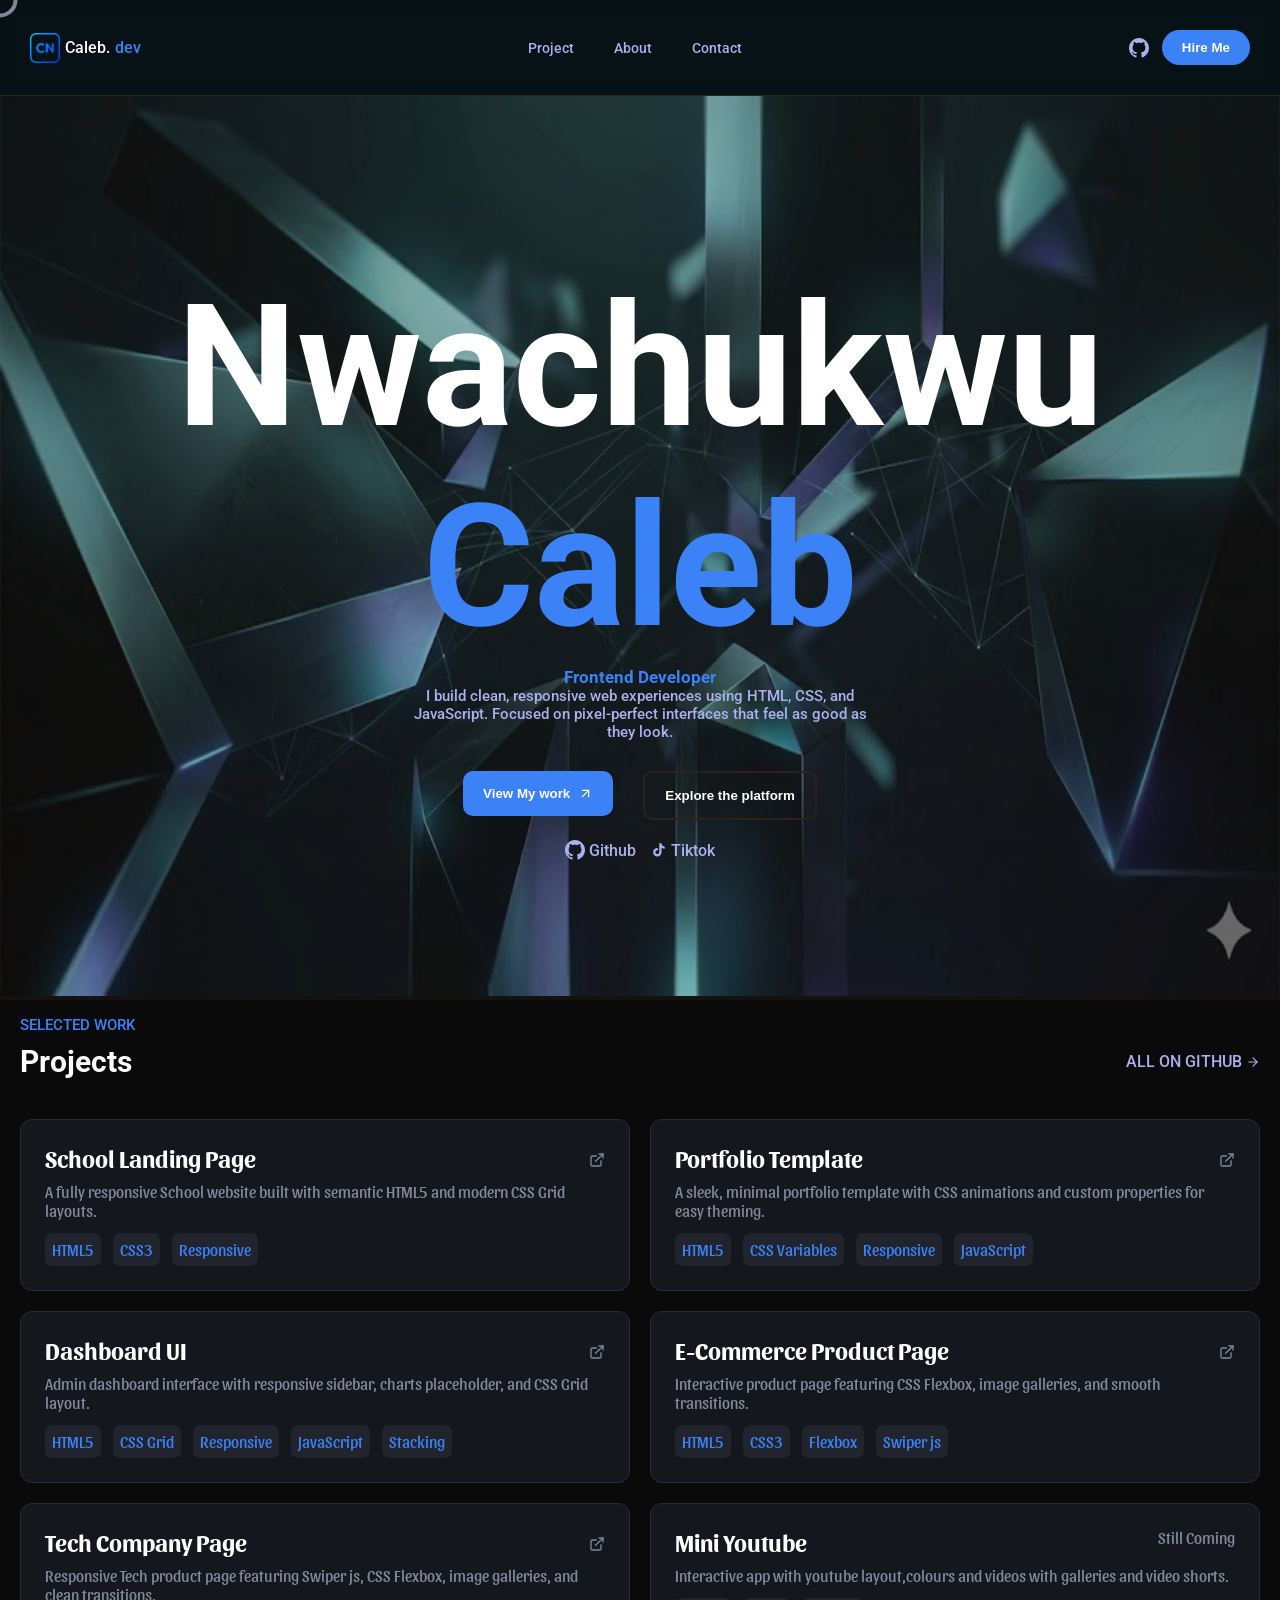
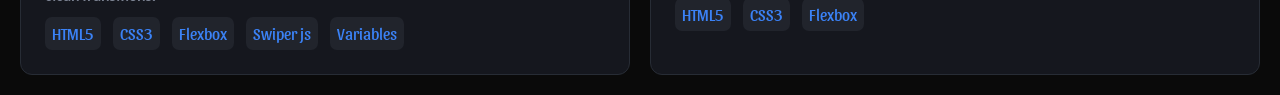
==== index.html @ 721df51a "First commit" ====
<!DOCTYPE html>
<html>
    <head>
        <title>Nwachuwku Caleb</title>
        <link rel="stylesheet" href="./style.css">
        <link rel="icon" href="./images/china.png">
        <link rel="preconnect" href="https://fonts.googleapis.com">
        <link rel="preconnect" href="https://fonts.gstatic.com" crossorigin>
        <link href="https://fonts.googleapis.com/css2?family=Oswald:wght@200..700&family=Roboto+Condensed:ital,wght@0,100..900;1,100..900&family=Roboto:ital,wght@0,100..900;1,100..900&family=Sansita:ital,wght@0,400;0,700;0,800;0,900;1,400;1,700;1,800;1,900&display=swap" rel="stylesheet">
    </head>
    <body>
        <nav>
            <div class="name-flex">
                <img src="./images/china.png">
                Caleb.<span class="span">dev</span>
            </div>
            <ul class="nav-link">
                <li><a href="#project">Project</a></li>
                <li><a href="#about">About</a></li>
                <li><a href="#contact">Contact</a></li>
            </ul>
            <div class="gith">
                <svg data-component-id="src/components/Header.tsx:78:14" data-component-path="src/components/Header.tsx" data-component-line="78" data-component-end-line="80" data-component-file="Header.tsx" data-component-name="svg" data-component-content="%7B%22elementName%22%3A%22svg%22%7D" width="20" height="20" viewBox="0 0 24 24" fill="currentColor" aria-hidden="true"><path data-component-id="src/components/Header.tsx:79:16" data-component-path="src/components/Header.tsx" data-component-line="79" data-component-end-line="79" data-component-file="Header.tsx" data-component-name="path" data-component-content="%7B%22elementName%22%3A%22path%22%7D" d="M12 0c-6.626 0-12 5.373-12 12 0 5.302 3.438 9.8 8.207 11.387.599.111.793-.261.793-.577v-2.234c-3.338.726-4.033-1.416-4.033-1.416-.546-1.387-1.333-1.756-1.333-1.756-1.089-.745.083-.729.083-.729 1.205.084 1.839 1.237 1.839 1.237 1.07 1.834 2.807 1.304 3.492.997.107-.775.418-1.305.762-1.604-2.665-.305-5.467-1.334-5.467-5.931 0-1.311.469-2.381 1.236-3.221-.124-.303-.535-1.524.117-3.176 0 0 1.008-.322 3.301 1.23.957-.266 1.983-.399 3.003-.404 1.02.005 2.047.138 3.006.404 2.291-1.552 3.297-1.23 3.297-1.23.653 1.653.242 2.874.118 3.176.77.84 1.235 1.911 1.235 3.221 0 4.609-2.807 5.624-5.479 5.921.43.372.823 1.102.823 2.222v3.293c0 .319.192.694.801.576 4.765-1.589 8.199-6.086 8.199-11.386 0-6.627-5.373-12-12-12z"></path></svg>
                <button>
                    Hire Me
                </button>
            </div>
        </nav>
         <div class="cursor"></div>
        <div class="circle"></div>
        <div class="hero">
            <div class="hero-banner">
                <div class="hero-overlay"></div>
                <img class="hero-image" src="./images/caleb.jpeg">
            </div>
            <div class="hero-content">
                <h1 class="name">Nwachukwu<br> <span>Caleb</span></h1>
                 <h3 class="job">Frontend Developer</h3>
                 
                <p class="build">I build clean, responsive web experiences using HTML, CSS, and JavaScript. Focused on pixel-perfect interfaces that feel as good as they look.</p>
                <div class="cta">
                    <a href="#project">
                        <button class="cta1">
                            View My work
                            <svg xmlns="http://www.w3.org/2000/svg" width="24" height="24" viewBox="0 0 24 24" fill="none" stroke="currentColor" stroke-width="2" stroke-linecap="round" stroke-linejoin="round" class="lucide lucide-arrow-up-right h-3.5 w-3.5 transition-transform group-hover:translate-x-0.5 group-hover:-translate-y-0.5" aria-hidden="true"><path d="M7 7h10v10"></path><path d="M7 17 17 7"></path></svg>
                        </button>
                    </a>
                    <a href="#metrics">
                        <button class="cta2">
                            Explore the platform
                        </button>
                    </a>
                </div>
                <div class="social-flex">
                    <div class="social1">
                        <svg data-component-id="src/components/Header.tsx:78:14" data-component-path="src/components/Header.tsx" data-component-line="78" data-component-end-line="80" data-component-file="Header.tsx" data-component-name="svg" data-component-content="%7B%22elementName%22%3A%22svg%22%7D" width="20" height="20" viewBox="0 0 24 24" fill="currentColor" aria-hidden="true"><path data-component-id="src/components/Header.tsx:79:16" data-component-path="src/components/Header.tsx" data-component-line="79" data-component-end-line="79" data-component-file="Header.tsx" data-component-name="path" data-component-content="%7B%22elementName%22%3A%22path%22%7D" d="M12 0c-6.626 0-12 5.373-12 12 0 5.302 3.438 9.8 8.207 11.387.599.111.793-.261.793-.577v-2.234c-3.338.726-4.033-1.416-4.033-1.416-.546-1.387-1.333-1.756-1.333-1.756-1.089-.745.083-.729.083-.729 1.205.084 1.839 1.237 1.839 1.237 1.07 1.834 2.807 1.304 3.492.997.107-.775.418-1.305.762-1.604-2.665-.305-5.467-1.334-5.467-5.931 0-1.311.469-2.381 1.236-3.221-.124-.303-.535-1.524.117-3.176 0 0 1.008-.322 3.301 1.23.957-.266 1.983-.399 3.003-.404 1.02.005 2.047.138 3.006.404 2.291-1.552 3.297-1.23 3.297-1.23.653 1.653.242 2.874.118 3.176.77.84 1.235 1.911 1.235 3.221 0 4.609-2.807 5.624-5.479 5.921.43.372.823 1.102.823 2.222v3.293c0 .319.192.694.801.576 4.765-1.589 8.199-6.086 8.199-11.386 0-6.627-5.373-12-12-12z"></path></svg>
                        Github
                    </div>
                    <div class="social2">
                        <svg data-component-id="src/app/components/HeroSection.tsx:123:12" data-component-path="src/app/components/HeroSection.tsx" data-component-line="123" data-component-end-line="125" data-component-file="HeroSection.tsx" data-component-name="svg" data-component-content="%7B%22elementName%22%3A%22svg%22%2C%22className%22%3A%22group-hover%3Atext-primary%20transition-colors%22%7D" width="16" height="16" viewBox="0 0 24 24" fill="currentColor" aria-hidden="true" class="group-hover:text-primary transition-colors"><path data-component-id="src/app/components/HeroSection.tsx:124:14" data-component-path="src/app/components/HeroSection.tsx" data-component-line="124" data-component-end-line="124" data-component-file="HeroSection.tsx" data-component-name="path" data-component-content="%7B%22elementName%22%3A%22path%22%7D" d="M19.59 6.69a4.83 4.83 0 01-3.77-4.25V2h-3.45v13.67a2.89 2.89 0 01-2.88 2.5 2.89 2.89 0 01-2.89-2.89 2.89 2.89 0 012.89-2.89c.28 0 .54.04.79.1V9.01a6.27 6.27 0 00-.79-.05 6.34 6.34 0 00-6.34 6.34 6.34 6.34 0 006.34 6.34 6.34 6.34 0 006.33-6.34V8.69a8.18 8.18 0 004.78 1.52V6.75a4.85 4.85 0 01-1.01-.06z"></path></svg>
                        Tiktok
                    </div>    
                </div>
            </div>
        </div>
        <section class="project" id="project">
            <p class="head-intro">SELECTED WORK</p>
            <div class="intro-flex">
                <h1>Projects</h1>
                <a  href="https://github.com/Caleb-c0des" target="_blank">
                    <p class="project-intro">ALL ON GITHUB <svg data-component-id="src/app/components/ProjectsSection.tsx:84:14" data-component-path="src/app/components/ProjectsSection.tsx" data-component-line="84" data-component-end-line="86" data-component-file="ProjectsSection.tsx" data-component-name="svg" data-component-content="%7B%22elementName%22%3A%22svg%22%2C%22className%22%3A%22group-hover%3Atranslate-x-1%20transition-transform%22%7D" width="14" height="14" viewBox="0 0 24 24" fill="none" stroke="currentColor" stroke-width="2" stroke-linecap="round" stroke-linejoin="round" class="group-hover:translate-x-1 transition-transform" aria-hidden="true"><path data-component-id="src/app/components/ProjectsSection.tsx:85:16" data-component-path="src/app/components/ProjectsSection.tsx" data-component-line="85" data-component-end-line="85" data-component-file="ProjectsSection.tsx" data-component-name="path" data-component-content="%7B%22elementName%22%3A%22path%22%7D" d="M5 12h14"></path><path data-component-id="src/app/components/ProjectsSection.tsx:85:37" data-component-path="src/app/components/ProjectsSection.tsx" data-component-line="85" data-component-end-line="85" data-component-file="ProjectsSection.tsx" data-component-name="path" data-component-content="%7B%22elementName%22%3A%22path%22%7D" d="m12 5 7 7-7 7"></path></svg></p>
                </a>
            </div>
              <div class="project-containers">
                    <div class="project-container">
                        <div class="project-flex">
                            <h2>School Landing Page</h2>
                            <a href="https://sumbay.vercel.app/" target="_blank">
                                <svg xmlns="http://www.w3.org/2000/svg" width="16" height="16" viewBox="0 0 24 24" fill="none" stroke="currentColor" stroke-width="2" stroke-linecap="round" stroke-linejoin="round" class="lucide lucide-external-link text-muted-foreground group-hover:text-primary transition-colors"><path d="M15 3h6v6"></path><path d="M10 14 21 3"></path><path d="M18 13v6a2 2 0 0 1-2 2H5a2 2 0 0 1-2-2V8a2 2 0 0 1 2-2h6"></path></svg>
                            </a>
                        </div>
                        <p>A fully responsive School website built with semantic HTML5 and modern CSS Grid layouts.</p>
                        <div class="span-flex">
                            <span>HTML5</span>
                            <span>CSS3</span>
                            <span>Responsive</span>
                        </div>
                    </div>
                    <div class="project-container">
                        <div class="project-flex">
                            <h2>Portfolio Template</h2>
                            <a href="https://new-portfolio-self-iota.vercel.app/" target="_blank">
                                <svg xmlns="http://www.w3.org/2000/svg" width="16" height="16" viewBox="0 0 24 24" fill="none" stroke="currentColor" stroke-width="2" stroke-linecap="round" stroke-linejoin="round" class="lucide lucide-external-link text-muted-foreground group-hover:text-primary transition-colors"><path d="M15 3h6v6"></path><path d="M10 14 21 3"></path><path d="M18 13v6a2 2 0 0 1-2 2H5a2 2 0 0 1-2-2V8a2 2 0 0 1 2-2h6"></path></svg>
                            </a>
                        </div>
                        <p>A sleek, minimal portfolio template with CSS animations and custom properties for easy theming.</p>
                        <div class="span-flex">
                            <span>HTML5</span>
                            <span>CSS Variables</span>
                            <span>Responsive</span>
                            <span>JavaScript</span>
                        </div>
                    </div>
                    <div class="project-container">
                        <div class="project-flex">
                            <h2>Dashboard UI</h2>
                            <a href="https://dashboard-topaz-five-55.vercel.app/" target="_blank">
                                <svg xmlns="http://www.w3.org/2000/svg" width="16" height="16" viewBox="0 0 24 24" fill="none" stroke="currentColor" stroke-width="2" stroke-linecap="round" stroke-linejoin="round" class="lucide lucide-external-link text-muted-foreground group-hover:text-primary transition-colors"><path d="M15 3h6v6"></path><path d="M10 14 21 3"></path><path d="M18 13v6a2 2 0 0 1-2 2H5a2 2 0 0 1-2-2V8a2 2 0 0 1 2-2h6"></path></svg>
                            </a>
                        </div>
                        <p>Admin dashboard interface with responsive sidebar, charts placeholder, and CSS Grid layout.</p>
                        <div class="span-flex">
                            <span>HTML5</span>
                            <span>CSS Grid</span>
                            <span>Responsive</span>
                            <span>JavaScript</span>
                            <span>Stacking</span>
                        </div>
                    </div>
                    <div class="project-container">
                        <div class="project-flex">
                            <h2>E-Commerce Product Page</h2>
                            <a href="https://stratus-one.vercel.app/" target="_blank">
                                <svg xmlns="http://www.w3.org/2000/svg" width="16" height="16" viewBox="0 0 24 24" fill="none" stroke="currentColor" stroke-width="2" stroke-linecap="round" stroke-linejoin="round" class="lucide lucide-external-link text-muted-foreground group-hover:text-primary transition-colors"><path d="M15 3h6v6"></path><path d="M10 14 21 3"></path><path d="M18 13v6a2 2 0 0 1-2 2H5a2 2 0 0 1-2-2V8a2 2 0 0 1 2-2h6"></path></svg>
                            </a>
                        </div>
                        <p>Interactive product page featuring CSS Flexbox, image galleries, and smooth transitions.</p>
                        <div class="span-flex">
                            <span>HTML5</span>
                            <span>CSS3</span>
                            <span>Flexbox</span>
                            <span>Swiper js</span>
                        </div>
                    </div>
                     <div class="project-container">
                        <div class="project-flex">
                            <h2>Tech Company Page</h2>
                            <a href="https://nova-tech-gamma.vercel.app/" target="_blank">
                                <svg xmlns="http://www.w3.org/2000/svg" width="16" height="16" viewBox="0 0 24 24" fill="none" stroke="currentColor" stroke-width="2" stroke-linecap="round" stroke-linejoin="round" class="lucide lucide-external-link text-muted-foreground group-hover:text-primary transition-colors"><path d="M15 3h6v6"></path><path d="M10 14 21 3"></path><path d="M18 13v6a2 2 0 0 1-2 2H5a2 2 0 0 1-2-2V8a2 2 0 0 1 2-2h6"></path></svg>
                            </a>
                        </div>
                        <p>Responsive Tech product page featuring Swiper js,  CSS Flexbox, image galleries, and clean transitions.</p>
                        <div class="span-flex">
                            <span>HTML5</span>
                            <span>CSS3</span>
                            <span>Flexbox</span>
                            <span>Swiper js</span>
                            <span>Variables</span>
                        </div>
                    </div>
                     <div class="project-container">
                        <div class="project-flex">
                            <h2>Mini Youtube</h2>
                            <p>Still Coming</p>
                        </div>
                        <p>Interactive app with youtube layout,colours and videos with galleries and video shorts.</p>
                        <div class="span-flex">
                            <span>HTML5</span>
                            <span>CSS3</span>
                            <span>Flexbox</span>
                        </div>
                    </div>
                </div>
        </section>
        <script src="./script.js"></script>
    </body>
</html>
---- style.css ----
* {
    margin: 0;
    padding: 0;
    box-sizing: border-box;
}
:root {
    --bg: #0A0A0A;
    --surface: #080c1a;
    --accent:#acb0ec;
    --accent2: #7b5ea7;
    --accent3: #ff3cac;
    --text:#fff;
    --muted: #9e9e9e;
    --button:#3B82F6;
    --border:#2A2418;
    --nav: 6rem;
}

html { scroll-behavior: smooth; }
body {
    background:url("./images/last.png");
    font-family: "Inter", ui-sans-serif, system-ui, sans-serif;
    background-repeat: no-repeat;
    overflow-x:hidden ;
    background-color: var(--bg);
    font-family: "Roboto", sans-serif;
    font-optical-sizing: auto;
    font-weight: weight;
    font-style: normal;
    font-variation-settings:
        "wdth" 100;
    font-weight: 500;
    color:#acb0ec;
    height: 100vh;
    cursor:none;
}
nav {
    display:flex;
    position: sticky;
    top: 0; 
    left: 1;
    right: 1;
    z-index: 100;
    align-items: center;
    width:100%;
    justify-content: space-between;
    border-bottom: 1px solid #2A2418;
    height: var(--nav);
    backdrop-filter: blur(10px);
    padding-left: 30px;
    background-color:rgba(7, 20, 25, 0.8);
}
.span {
    color:var(--button);
}
.nav-link {
    display:flex;
    gap:40px;
    z-index: 1000;
    position: relative;
    
}
.nav-link li a {
    color:var(--accent); 
    font-size: 14px;
    font-weight: 500;
    text-decoration: none;
    transition: 0.3s;

}
.nav-link li a:hover{
    color:var(--text); 
    font-size: 14px;
    font-weight: 500;
    text-decoration: none;
    transition: 0.3s;
}
.nav-link  li {
    list-style-type: none;
}
nav button {
    display:flex;
    justify-content: center;
    gap:8px;
    align-items: center;
    padding: 10px 20px;
    border: none;
    transition: 0.4s;
    border-radius: 20px;
    font-weight: 900;
    margin-right: 30px;
    
}
nav button:hover {
    transform: scale(1.2);
}
.gith {
    display: flex;
    align-items: center;
    gap:13px;
}

.circle2 {
    background-color:white;
    box-shadow:0 0 5px white;
    width: 10px;    animation-name: circle;
    height: 10px;
    border-radius: 100%;
    margin-right: 10px;
    animation: circle 3s ease-in-out infinite;
}
@keyframes circle {
    0%,100% {
        scale:0.2;
    }
    50% {
        scale:1;

    }
}
.name-flex img {
    width: 30px;
    height: 30px;
}
.name-flex {
    display: flex;
    align-items: center;
    font-size: 16px;
    font-weight: 500;
    color:var(--text);
    gap:5px;
}
.name-flex:hover p {
    color:blue;
}
.gith button {
    background-color: var(--button);
    color:var(--text);
}
.gith svg:hover {
    fill: white;
}
.gith svg {
    transition: 0.4s ease;
}
.hero {
    position: relative;
    height: 100vh;
}

.hero-banner{
    position: relative;
}

.hero-overlay{
    background:#2c221a4d;
    height: 100%;
    width: 100%;
    position:absolute;
}

.hero-image {
    height: 100vh;
    width: 100vw;
}
.hero-content {
    position: absolute;
    right: 0;
    left: 0;
    top: 50%;
    transform: translateY(-60%);
}
.hero-content a {
    text-decoration: none;
}
.name {
     font-size: 130px;
    background: linear-gradient(180deg, white 50%, #3B82F6 31%);
    -webkit-background-clip: text;
    background-clip: text;
    color:#0000;
    font-family: "Roboto", sans-serif;
    font-optical-sizing: auto;
    font-weight: weight;
    font-style: normal;
    font-variation-settings:
        "wdth" 100;
    font-weight: 700;
    text-align:center;
    margin-top: calc(var(--nav) *2); 
   
}
.intro-card {
    transform: translateY(70px);
    text-align: center;
    border-radius: 999px;
    display: none;
    display: flex;
    align-items: center;
    border: 1px solid #2b6cff;
    width:fit-content;
    height: 30px;
    padding: 0px 20px;
    font-weight: 700;
    color:#2b6cff;
}
.circle2 {
    background-color:#2b6cff;
    box-shadow:0 0 5px #3B82F6;
    width: 10px;    animation-name: circle;
    height: 10px;
    border-radius: 100%;
    cursor:none;
    margin-right: 10px;
    animation: circle 3s ease-in-out infinite;
}
@keyframes circle {
    0%,100% {
        scale:0.2;
    }
    50% {
        scale:1;

    }
}
.name {
    
    text-align: center;
    font-size: 170px;
    
}
.job {
    text-align: center;
    color:var(--button);
    font-size: 17px;
    
}
.build {
    max-width: 30rem;
    text-align: center;
    justify-content: center;
    display: flex;
    font-size: 15px;
    align-items: center;
    margin-left: auto;
    margin-right: auto;
    color:#acb0ec;
    font-weight: 500;
}
.social-flex {
    display:flex;
    justify-content: center;
    align-items: center;
    gap:15px;
    margin-top: 20px;
}
.social2 {
    display: flex;
    align-items: center;
    gap:4px;
}
.social1 {
    display: flex;
    align-items: center;
    gap:4px;
}
.social1:hover svg {
    fill:#3B82F6;
}
.social1:hover {
    color:#3B82F6;
    transition: 0.7s ease;
}
.social1 svg {
    transition: 0.7s ease;
}
.social2:hover svg {
    fill:#3B82F6;
}
.social2 svg {
    transition: 0.7s ease;
}
.cta {
    display:flex;
    justify-content: center;
    gap:30px;
    margin-top: 30px;
}
.cta1 {
    display:flex;
    justify-content: center;
    gap:8px;
    align-items: center;
    padding: 15px 20px;
    border: none;
    transition: 0.4s;
    border-radius: 10px;
    transition: 0.4s;
    font-weight: 700;
    background-color: var(--button);
    color:white
}
.cta1:hover, .cta2:hover {
    box-shadow: 0 0 20px #3B82F6;
    transform: scale(1.05);
}
.cta a {
    text-decoration: none;
}
.cta1 svg{
    width:15px;
    height:15px;
}
.cta2 {
    display:flex;
    justify-content: center;
    gap:8px;
    align-items: center;
    font-weight: 700;
    color:var(--text);
    padding: 15px 20px;
    border: none;
    transition: 0.4s;
    border-radius: 10px;
    transition: 0.4s;
    background: none;
    border: 2px solid #2A2418;
}
.cta2:hover {
    scale: 1.05;
}



.navbar-example{
    height: var(--nav-height);
}
.intro-flex {
    display: flex;
    justify-content: space-between;
    margin-top: 10px;
    align-items: center;
    margin-bottom: 40px;
}
.project {
    padding: 20px;
}
.head-intro {
    color:#3B82F6;
    font-size: 15px;

}
.intro-flex h1 {
    color:white;
    font-size: 30px;
}
.project-intro {
    display: flex;
    align-items: center;
    font-size: 16px;
    gap:4px;
}
.project-intro:hover svg {
    transform: translateX(4px);
    stroke: #3B82F6;
}
.project-intro svg {
    transition: 0.4s ease;
}
.project-intro {
    transition: 0.4s ease;
}
.project-intro:hover {
    color:#3B82F6;
}
.intro-flex a {
    text-decoration: none;
    color:var(--accent);
}
.project-containers {
    display:grid;
    grid-template-columns: repeat(2,1fr);
    gap:20px;
    cursor: none;
}
.project-container {
    border-radius: 12px;
    border: 1px solid hsl(220 15% 18%);
    color:#818898;
    font-family: "Sansita", sans-serif;
    font-weight: 400;
    font-style: normal;
    padding: 1.5rem;
    background-color:hsl(228 18% 10%);
    transition: 0.4s;
    cursor: none;
}
.projects {
    cursor: none;
}
.project-container:hover {
    border: 1px solid #3B82F6;
    transform: translateY(-5px);
    background-image: url(./images/caleb.jpeg);
}
.project-container h2 {
    color:white;
}
.project-flex {
    display:flex;
    justify-content: space-between;
    margin-bottom: 10px;
}
.project-flex a {
    color:#818898;
    transition: 0.4s;
    margin-top: 8px;
    text-decoration: none;
}
.project-flex a:hover {
    color:var(--button);
}
.project-container span {
    color:#3B82F6;
    background-color: #21242c;
    padding:7px;
    border-radius: 7px;
    margin-top: 13px;
}
.span-flex {
    display: flex;
    gap:12px;
}
.projects {
    padding:40px;
}
.cursor {
    position: fixed;
    top:0;
    left:-100%;
    width:15px;
    height:15px;
    background-color: var(--button);
    border-radius: 50%;
    pointer-events: none;
    transform: translate(-50%, -50%);
    z-index: 1000;

}
.circle {
    position: fixed;
    top:0;
    left:-100%;
    width:35px;
    height:35px;
    border:4px solid #818898;
    border-radius: 50%;
    pointer-events: none;
    transform: translate(-50%, -50%);
    z-index: 1000;
}
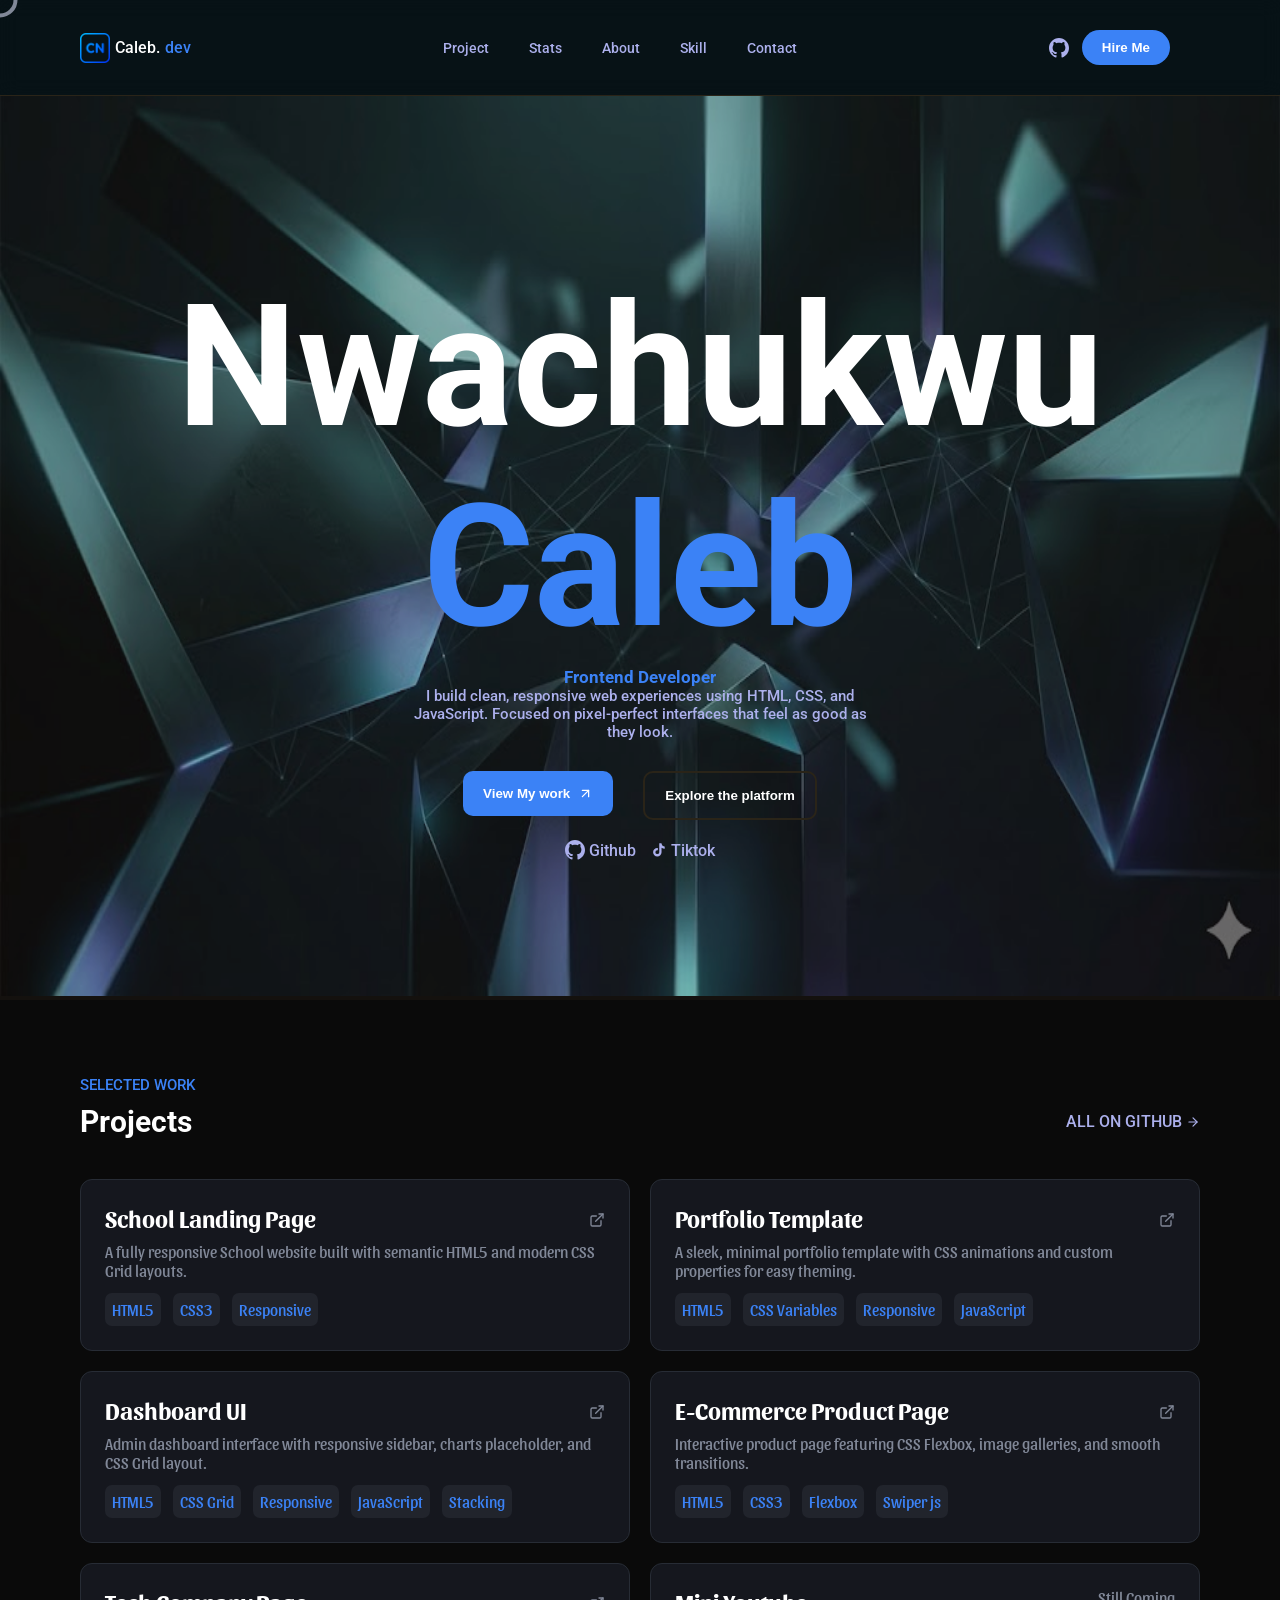
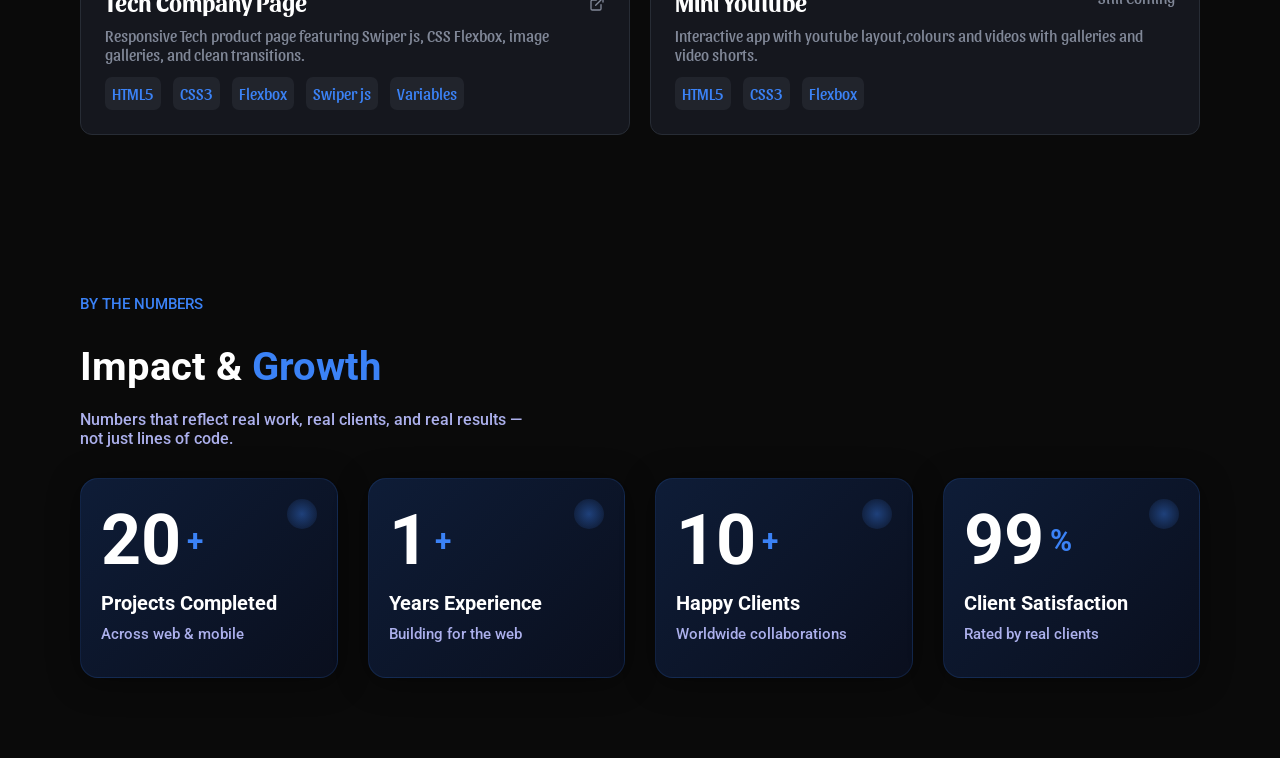
==== commit 7c7e3d65: "Added the stats section" ====
--- a/index.html
+++ b/index.html
@@ -3,9 +3,11 @@
     <head>
         <title>Nwachuwku Caleb</title>
         <link rel="stylesheet" href="./style.css">
+        <link rel="stylesheet" href="./media.css">
         <link rel="icon" href="./images/china.png">
         <link rel="preconnect" href="https://fonts.googleapis.com">
         <link rel="preconnect" href="https://fonts.gstatic.com" crossorigin>
+        <meta name="viewport" content="width=device-width, initial-scale=1.0">
         <link href="https://fonts.googleapis.com/css2?family=Oswald:wght@200..700&family=Roboto+Condensed:ital,wght@0,100..900;1,100..900&family=Roboto:ital,wght@0,100..900;1,100..900&family=Sansita:ital,wght@0,400;0,700;0,800;0,900;1,400;1,700;1,800;1,900&display=swap" rel="stylesheet">
     </head>
     <body>
@@ -16,7 +18,9 @@
             </div>
             <ul class="nav-link">
                 <li><a href="#project">Project</a></li>
+                <li><a href="#stat">Stats</a></li>
                 <li><a href="#about">About</a></li>
+                <li><a href="#about">Skill</a></li>
                 <li><a href="#contact">Contact</a></li>
             </ul>
             <div class="gith">
@@ -162,6 +166,39 @@
                     </div>
                 </div>
         </section>
+        <section class="stat" id="stat">
+            <p class="head-intro">BY THE NUMBERS</p>
+            <div class="intro">
+                <h1>Impact & <span class="span">Growth</span></h1>
+                <P>Numbers that reflect real work, real clients, and real results — <br>not just lines of code.</P>
+            </div>
+            <div class="stat-boxes">
+                    <div class="stat-box">
+                        <div class="radius"></div>
+                        <h2>20<span class="span">+</span></h2>
+                        <h3>Projects Completed</h3>
+                        <p>Across web & mobile</p>
+                    </div>
+                    <div class="stat-box">
+                        <div class="radius"></div>
+                        <h2>1<span class="span">+</span></h2>
+                        <h3>Years Experience</h3>
+                        <p>Building for the web</p>
+                    </div>
+                    <div class="stat-box">
+                        <div class="radius"></div>
+                        <h2>10<span class="span">+</span></h2>
+                        <h3>Happy Clients</h3>
+                        <p>Worldwide collaborations</p>
+                    </div>
+                    <div class="stat-box">
+                        <div class="radius"></div>
+                        <h2>99<span class="span">%</span></h2>
+                        <h3>Client Satisfaction</h3>
+                        <p>Rated by real clients</p>
+                    </div>
+                </div>
+        </section>
         <script src="./script.js"></script>
     </body>
 </html>
--- a/style.css
+++ b/style.css
@@ -33,6 +33,7 @@
     color:#acb0ec;
     height: 100vh;
     cursor:none;
+    height:max-content;
 }
 nav {
     display:flex;
@@ -47,7 +48,8 @@
     border-bottom: 1px solid #2A2418;
     height: var(--nav);
     backdrop-filter: blur(10px);
-    padding-left: 30px;
+    padding-left: 80px;
+    padding-right: 80px;
     background-color:rgba(7, 20, 25, 0.8);
 }
 .span {
@@ -343,7 +345,7 @@
     margin-bottom: 40px;
 }
 .project {
-    padding: 20px;
+    padding: 80px;
 }
 .head-intro {
     color:#3B82F6;
@@ -353,6 +355,12 @@
 .intro-flex h1 {
     color:white;
     font-size: 30px;
+}
+.intro h1 {
+    color:white;
+    font-size: 40px;
+    margin-top: 30px;
+    margin-bottom: 20px;
 }
 .project-intro {
     display: flex;
@@ -458,4 +466,62 @@
     pointer-events: none;
     transform: translate(-50%, -50%);
     z-index: 1000;
-}+}
+.stat intro-flex {
+    display: flex;
+    flex-direction: column;
+}
+.stat {
+    padding:80px;
+}
+.stat-boxes {
+    display:flex;
+    gap:30px;
+    cursor: none;
+    margin-top: 30px;
+
+}
+.stat-box {
+    border-radius: 18px;
+    border: 1px solid #21242c;
+    font-weight: 300;
+    width: 18rem;
+    background: linear-gradient(135deg, rgba(15, 30, 58, 0.95) 0%, rgba(10, 15, 30, 0.98) 100%);
+    transition: 0.4s;
+    cursor: none;
+    height: 200px;
+    padding:20px;
+    border-color: rgba(59, 130, 246, 0.15);
+    box-shadow: 0 4px 32px rgba(0, 0, 0, 0.4);
+}
+.stat-box p {
+    font-weight: 500;
+    font-size: 15px;
+}
+.stat-box h2 {
+    font-size: 70px;
+    color:white;
+    margin-bottom: 10px;
+    display:flex;
+    align-items: center;
+    gap:6px;
+}
+.stat-box h3 {
+    color:var(--text);
+    margin-bottom: 10px;
+    font-size: 20px;
+}
+.radius {
+    background: radial-gradient(circle, #3B82F6, transparent);
+    height: 30px;
+    width: 30px;
+    border-radius: 100%;
+    float: right;
+    opacity:0.4;
+}
+.stat-box .span {
+    font-size: 30px;
+}
+.stat-box:hover {
+    border: 1px solid #3B82F6;
+}
--- a/media.css
+++ b/media.css
@@ -0,0 +1,117 @@
+@media(min-width:1900px) {
+    .project,.stat {
+        padding: 300px;
+    }
+    nav {
+        padding-left:300px;
+        padding-right:300px;
+    }
+    .stat-box {
+        width:30rem;
+    }
+}
+@media (max-width:1000px) {
+    .project-containers {
+        grid-template-columns: repeat(2,1fr);
+    }
+    body {
+        width: 100vw;
+    }
+    .hero {
+        width: 100vw;
+    }
+    .name {
+        font-size: 120px;
+    }
+    .project-container {
+        width: 450px;
+    }
+}
+@media (max-width:950px) {
+    .project-containers {
+        grid-template-columns: repeat(1,1fr);
+        justify-content: center;
+    }
+    body {
+        width: 100vw;
+    }
+    .hero {
+        width: 100vw;
+    }
+    .name {
+        font-size: 120px;
+    }
+    .project-container {
+        width: 600px;
+        margin-left: auto;
+        margin-right: auto;
+    }
+    .stat-boxes {
+        display:flex;
+        gap:30px;
+        cursor: none;
+        margin-top: 30px;
+        flex-direction: column;
+    }
+    .stat-box {
+        width:30rem;
+        margin-left: auto;
+        margin-right: auto;
+    }
+}
+@media (max-width:700px) {
+    .project-containers {
+        grid-template-columns: repeat(1,1fr);
+        justify-content: center;
+        padding:0
+    }
+    body {
+        width: 100vw;
+    }
+    .project {
+        padding:1;
+    }
+    .hero {
+        width: 100vw;
+    }
+    .name {
+        font-size: 90px;
+    }
+    .project-container {
+        width: 100px;
+        
+    }
+    .project-container span {
+         padding:5px;
+    }
+    nav button {
+        display:none;
+    }
+    nav svg {
+        display:none;
+    }
+    .project-container {
+        width: fit-content;
+    }
+    body {
+        width:fit-content;
+        padding:0;
+    }
+    .project-container {
+        width: 400px;
+        margin-left: auto;
+        margin-right: auto;
+    }
+    .stat-boxes {
+        display:flex;
+        gap:30px;
+        cursor: none;
+        margin-top: 30px;
+        flex-direction: column;
+    }
+    .stat-box {
+        width:25rem;
+        margin-left: auto;
+        margin-right: auto;
+    }
+}
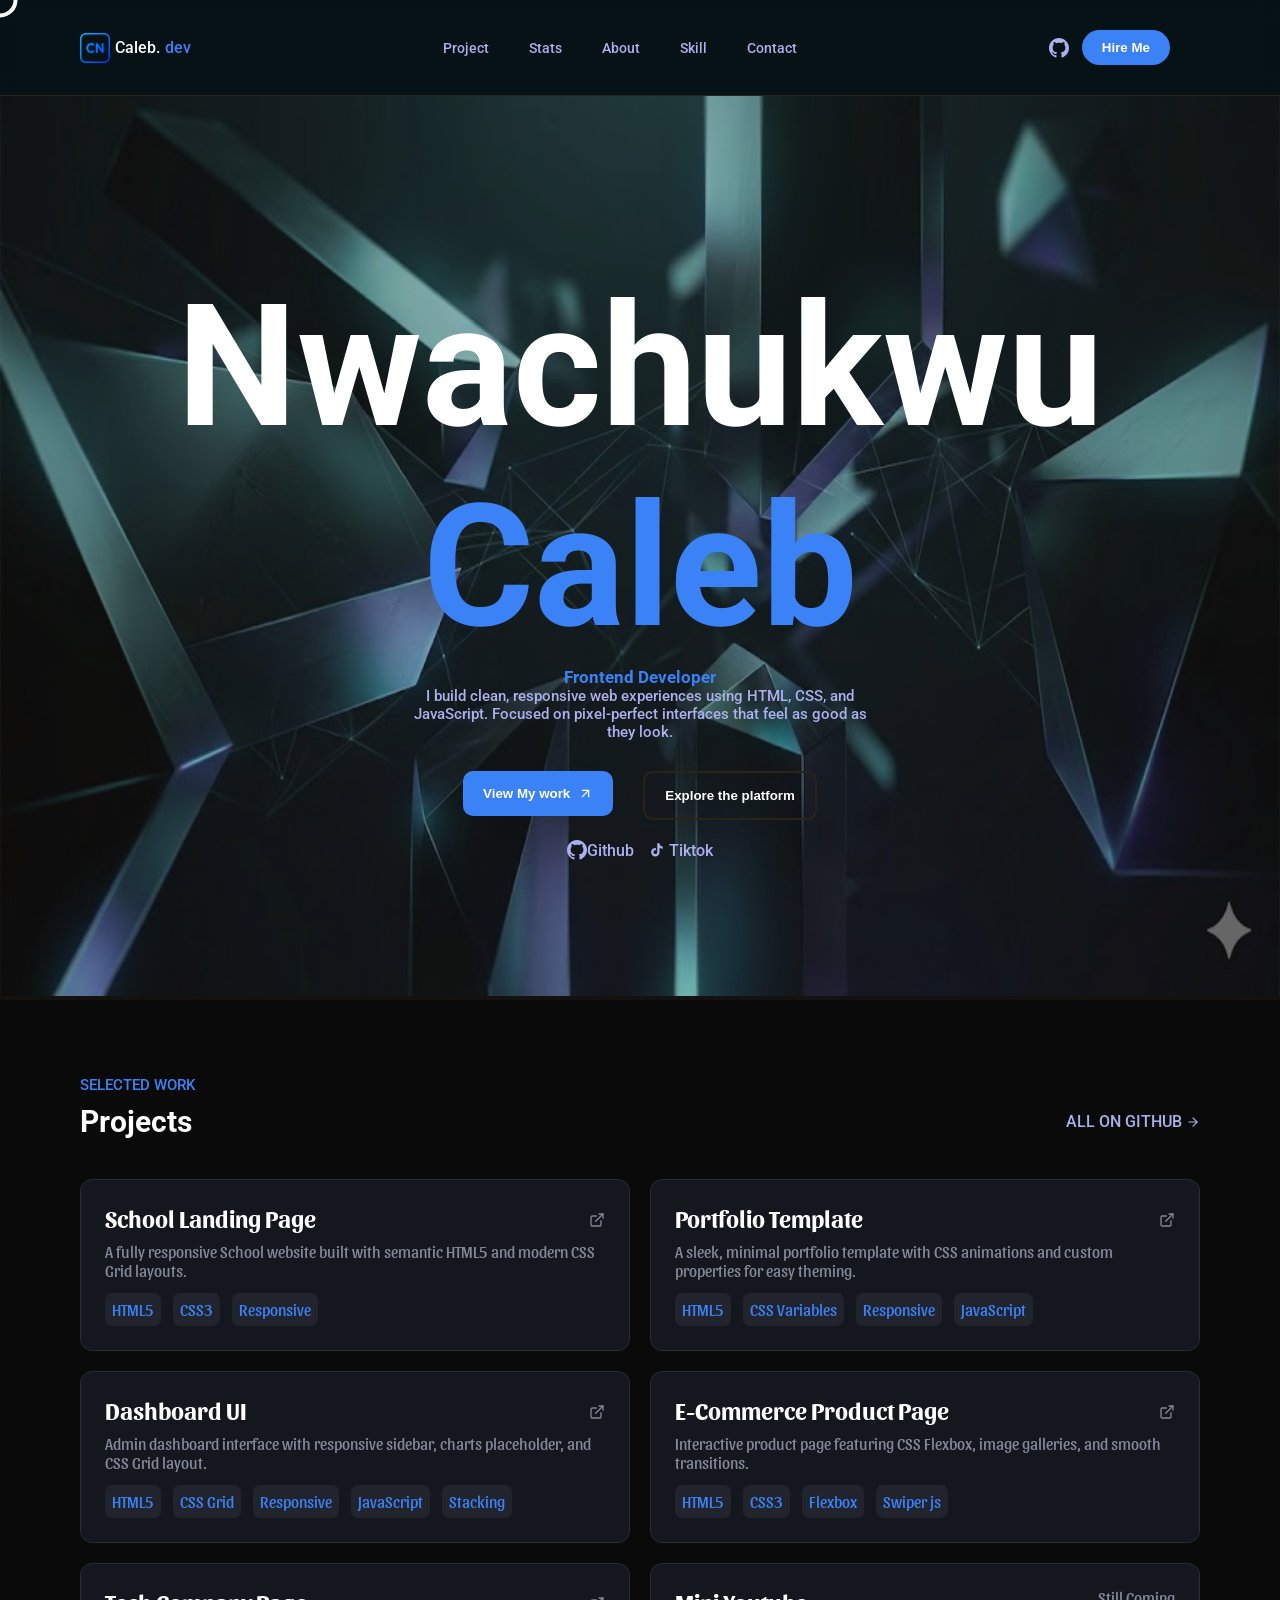
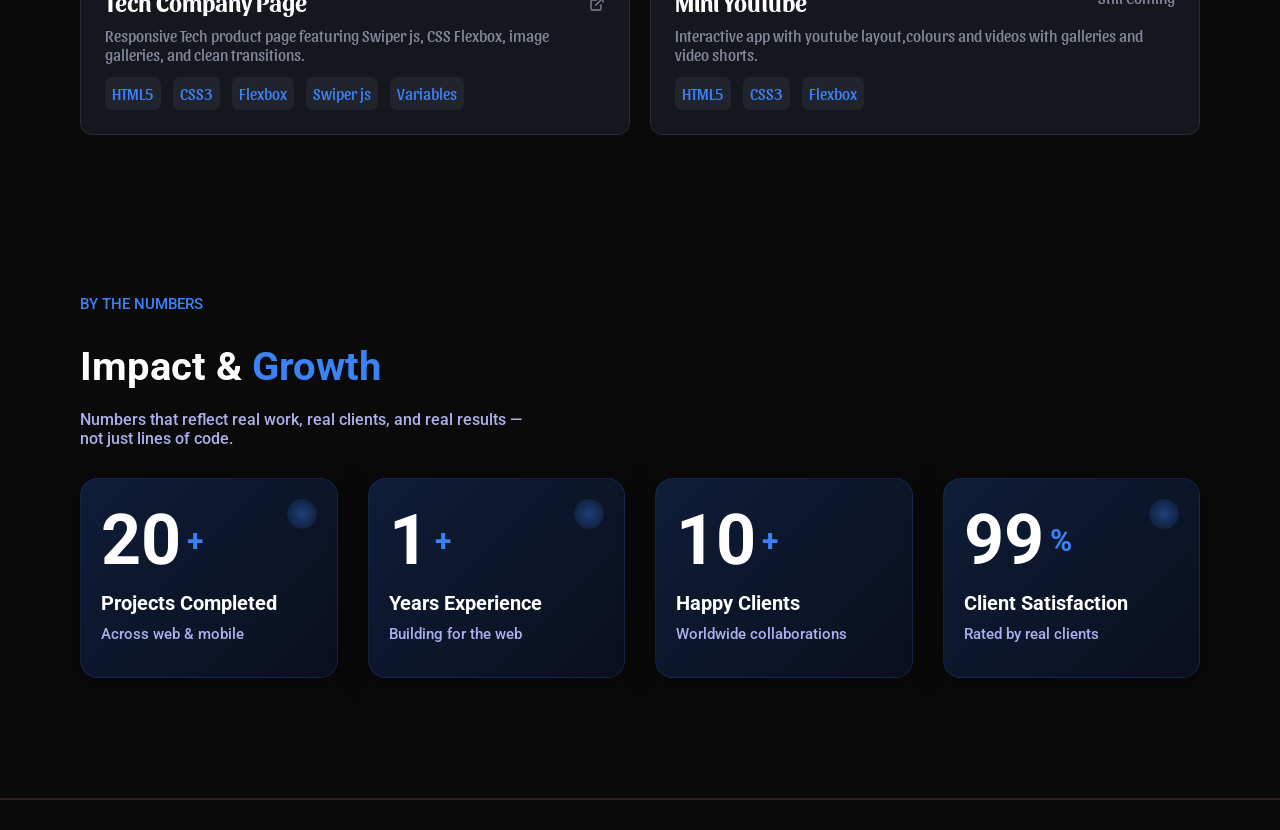
==== commit 95501dfe: "added the stat section and made some css aniamtion,also made the stat section responsive" ====
--- a/index.html
+++ b/index.html
@@ -30,7 +30,7 @@
                 </button>
             </div>
         </nav>
-         <div class="cursor"></div>
+        <div class="cursor"></div>
         <div class="circle"></div>
         <div class="hero">
             <div class="hero-banner">
@@ -90,7 +90,7 @@
                             <span>Responsive</span>
                         </div>
                     </div>
-                    <div class="project-container">
+                    <div class="project-container project-container-right">
                         <div class="project-flex">
                             <h2>Portfolio Template</h2>
                             <a href="https://new-portfolio-self-iota.vercel.app/" target="_blank">
@@ -105,7 +105,7 @@
                             <span>JavaScript</span>
                         </div>
                     </div>
-                    <div class="project-container">
+                    <div class="project-container project-container-right">
                         <div class="project-flex">
                             <h2>Dashboard UI</h2>
                             <a href="https://dashboard-topaz-five-55.vercel.app/" target="_blank">
@@ -186,7 +186,7 @@
                         <p>Building for the web</p>
                     </div>
                     <div class="stat-box">
-                        <div class="radius"></div>
+                        <div class="radius<"></div>
                         <h2>10<span class="span">+</span></h2>
                         <h3>Happy Clients</h3>
                         <p>Worldwide collaborations</p>
@@ -199,6 +199,10 @@
                     </div>
                 </div>
         </section>
+        <hr>
+        <section class="about" id="about">
+            
+        </section>
         <script src="./script.js"></script>
     </body>
 </html>
--- a/style.css
+++ b/style.css
@@ -264,7 +264,7 @@
 .social1 {
     display: flex;
     align-items: center;
-    gap:4px;
+   
 }
 .social1:hover svg {
     fill:#3B82F6;
@@ -287,6 +287,7 @@
     justify-content: center;
     gap:30px;
     margin-top: 30px;
+    
 }
 .cta1 {
     display:flex;
@@ -300,7 +301,7 @@
     transition: 0.4s;
     font-weight: 700;
     background-color: var(--button);
-    color:white
+    color:white;
 }
 .cta1:hover, .cta2:hover {
     box-shadow: 0 0 20px #3B82F6;
@@ -361,6 +362,28 @@
     font-size: 40px;
     margin-top: 30px;
     margin-bottom: 20px;
+}
+.intro-flex h1,.intro h1,.intro p,.head-intro {
+    animation: slide 1s linear;
+    animation-timeline: view();
+    animation-range: entry 0% cover 48%;
+}
+@keyframes slide {
+    from {
+        opacity: 0;
+        transform: translateX(-100%) scale(0.5);
+    }
+}
+.intro-flex a {
+    animation: right 1s linear;
+    animation-timeline: view();
+    animation-range: entry 0% cover 48%;
+}
+@keyframes right {
+    from {
+        opacity: 0;
+        transform: translateX(100%) scale(0.5);
+    }
 }
 .project-intro {
     display: flex;
@@ -402,6 +425,20 @@
     background-color:hsl(228 18% 10%);
     transition: 0.4s;
     cursor: none;
+    animation: slide 1s linear;
+    animation-timeline: view();
+    animation-range: entry 0% cover 48%;
+}
+@keyframes fade {
+    from {
+        opacity: 0;
+        transform: translateY(40px) scale(0.5);
+    }
+}
+.project-container-right {
+    animation: right 1s linear;
+    animation-timeline: view();
+    animation-range: entry 0% cover 48%;
 }
 .projects {
     cursor: none;
@@ -493,6 +530,9 @@
     padding:20px;
     border-color: rgba(59, 130, 246, 0.15);
     box-shadow: 0 4px 32px rgba(0, 0, 0, 0.4);
+    animation: fade 1s linear;
+    animation-timeline: view();
+    animation-range: entry 0% cover 48%;
 }
 .stat-box p {
     font-weight: 500;
@@ -525,3 +565,33 @@
 .stat-box:hover {
     border: 1px solid #3B82F6;
 }
+hr {
+    border: 1px solid #2A2418;
+    margin-bottom: 30px;
+    margin-top: 40px;
+}
+.cursor {
+    position: fixed;
+    top:0;
+    left:-100%;
+    width:15px;
+    height:15px;
+    background: radial-gradient(circle, #3B82F6, white);
+    border-radius: 50%;
+    pointer-events: none;
+    transform: translate(-50%, -50%);
+    z-index: 1000;
+
+}
+.circle {
+    position: fixed;
+    top:0;
+    left:-100%;
+    width:35px;
+    height:35px;
+    border:4px solid white;
+    border-radius: 50%;
+    pointer-events: none;
+    transform: translate(-50%, -50%);
+    z-index: 1000;
+}
